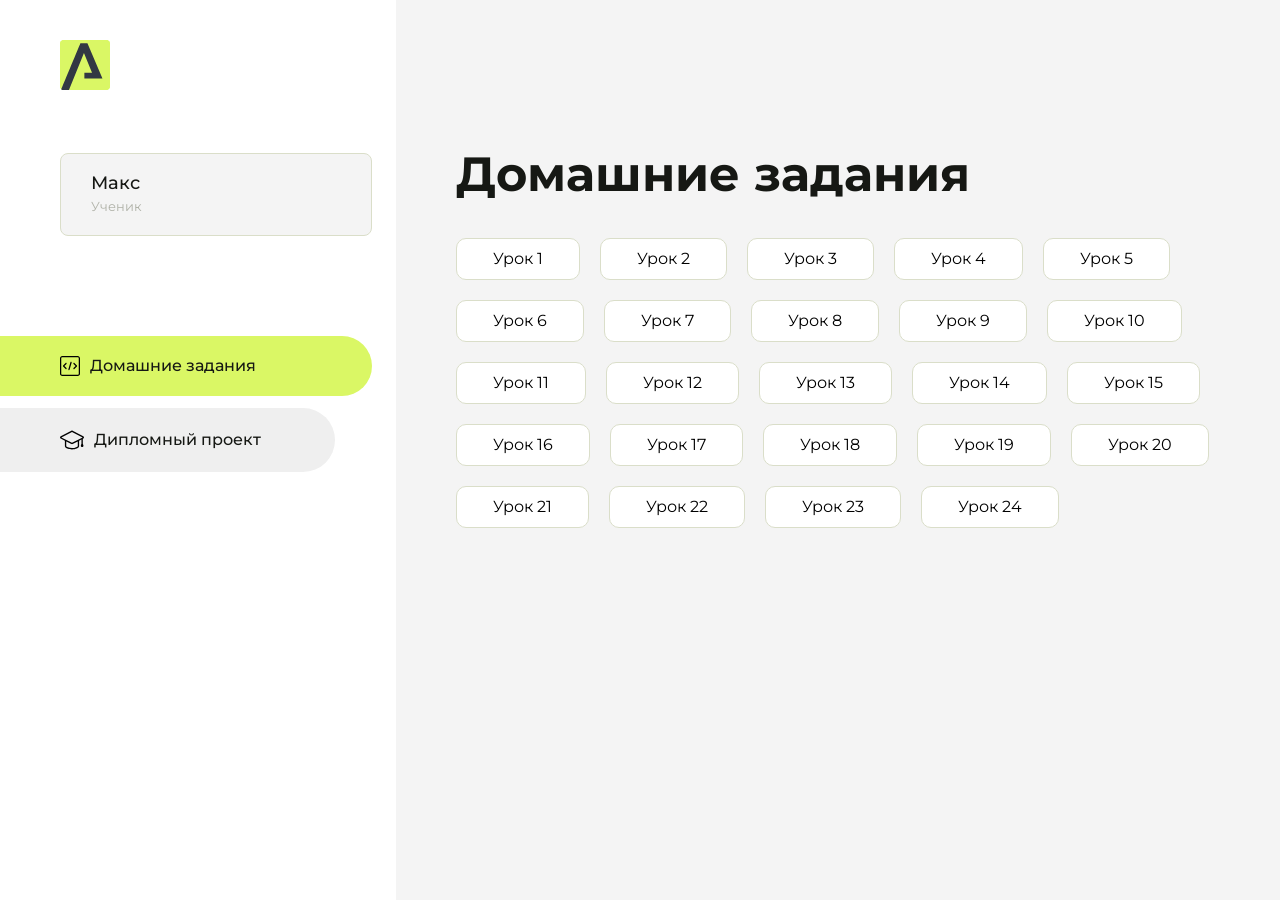
==== index.html @ 25cf385f "Update index.html" ====
<!DOCTYPE html>
<html lang="en">
<head>
    <meta charset="UTF-8">
    <meta name="viewport" content="width=device-width, initial-scale=1.0">
    <title>Домашняя работа</title>
    <link rel="shortcut icon" href="src/logo.ico" type="image/x-icon">
    <link rel="preconnect" href="https://fonts.googleapis.com">
    <link rel="preconnect" href="https://fonts.gstatic.com" crossorigin>
    <link href="https://fonts.googleapis.com/css2?family=Montserrat:wght@400;500;700&family=Rubik:wght@500&display=swap"
          rel="stylesheet">
    <link rel="stylesheet" href="src/style.css">
</head>
<body id="body">
<div class="overlay" id="overlay"></div>
<div class="layout">
    <div class="burger" id="burger">
        <svg viewBox="0 0 24 24" fill="none" xmlns="http://www.w3.org/2000/svg">
            <g id="SVGRepo_bgCarrier" stroke-width="0"></g>
            <g id="SVGRepo_tracerCarrier" stroke-linecap="round" stroke-linejoin="round"></g>
            <g id="SVGRepo_iconCarrier">
                <path d="M4 18L20 18" stroke="#DAF765" stroke-width="2" stroke-linecap="round"></path>
                <path d="M4 12L20 12" stroke="#DAF765" stroke-width="2" stroke-linecap="round"></path>
                <path d="M4 6L20 6" stroke="#DAF765" stroke-width="2" stroke-linecap="round"></path>
            </g>
        </svg>
    </div>
    <aside class="sidebar" id="sidebar">
        <div class="sidebar__inner">
            <div class="logo">
                <svg width="50" height="50" viewBox="0 0 50 50" fill="none" xmlns="http://www.w3.org/2000/svg">
                    <g clip-path="url(#clip0_513_74730)">
                        <path d="M46.17 -0.257004H3.83C1.57281 -0.257004 -0.257 1.57281 -0.257 3.83V46.17C-0.257 48.4272 1.57281 50.257 3.83 50.257H46.17C48.4272 50.257 50.257 48.4272 50.257 46.17V3.83C50.257 1.57281 48.4272 -0.257004 46.17 -0.257004Z"
                              fill="#DAF765"/>
                        <path d="M24.375 38.4H42.461L27.441 3.1585H20.4355C20.4355 3.1585 6.7895 35.881 1.1945 49.294C2.015 50.0275 3.0945 50.257 3.6945 50.257H8.8445L23.954 13.07L32.0465 32.8285H24.375V38.4Z"
                              fill="#323843"/>
                    </g>
                    <defs>
                        <clipPath id="clip0_513_74730">
                            <rect width="50" height="50" fill="white"/>
                        </clipPath>
                    </defs>
                </svg>
            </div>
            <div class="sidebar__user">
                <div class="sidebar__name">Макс</div>
                <div class="sidebar__text">Ученик</div>
            </div>
            <div class="sidebar__tabs">
                <div class="sidebar__item">
                    <button class="sidebar__button active" id="tasks">
                        <svg xmlns="http://www.w3.org/2000/svg" width="20" height="20" viewBox="0 0 20 20" fill="none">
                            <g clip-path="url(#clip0_704_74543)">
                                <path d="M17.7083 20H2.29167C1.0275 20 0 18.9725 0 17.7083V2.29167C0 1.0275 1.0275 0 2.29167 0H17.7083C18.9725 0 20 1.0275 20 2.29167V17.7083C20 18.9725 18.9725 20 17.7083 20ZM2.29167 1.25C1.7175 1.25 1.25 1.7175 1.25 2.29167V17.7083C1.25 18.2825 1.7175 18.75 2.29167 18.75H17.7083C18.2825 18.75 18.75 18.2825 18.75 17.7083V2.29167C18.75 1.7175 18.2825 1.25 17.7083 1.25H2.29167Z"
                                      fill="black"/>
                                <path d="M6.04167 13.125C5.88167 13.125 5.72167 13.0642 5.6 12.9417L3.1 10.4417C2.85583 10.1975 2.85583 9.80167 3.1 9.5575L5.6 7.0575C5.84417 6.81333 6.24 6.81333 6.48417 7.0575C6.72833 7.30167 6.72833 7.6975 6.48417 7.94167L4.42583 10L6.48417 12.0583C6.72833 12.3025 6.72833 12.6983 6.48417 12.9425C6.36167 13.0642 6.20167 13.125 6.04167 13.125Z"
                                      fill="black"/>
                                <path d="M8.95833 14.1667C8.9 14.1667 8.84 14.1583 8.78167 14.1417C8.45083 14.0442 8.26083 13.6967 8.35833 13.3658L10.4417 6.28251C10.5392 5.95084 10.8892 5.76417 11.2175 5.85917C11.5483 5.95667 11.7383 6.30417 11.6408 6.63501L9.5575 13.7183C9.47833 13.9908 9.22833 14.1667 8.95833 14.1667Z"
                                      fill="black"/>
                                <path d="M13.9583 13.125C13.7983 13.125 13.6383 13.0642 13.5167 12.9417C13.2725 12.6975 13.2725 12.3017 13.5167 12.0575L15.575 9.99916L13.5167 7.94083C13.2725 7.69666 13.2725 7.30083 13.5167 7.05666C13.7608 6.81249 14.1567 6.81249 14.4008 7.05666L16.9008 9.55666C17.145 9.80083 17.145 10.1967 16.9008 10.4408L14.4008 12.9408C14.2783 13.0642 14.1183 13.125 13.9583 13.125Z"
                                      fill="black"/>
                            </g>
                            <defs>
                                <clipPath id="clip0_704_74543">
                                    <rect width="20" height="20" fill="white"/>
                                </clipPath>
                            </defs>
                        </svg>
                        <span>Домашние задания</span></button>
                </div>
                <div class="sidebar__item">
                    <button class="sidebar__button" id="diplom">
                        <svg xmlns="http://www.w3.org/2000/svg" width="24" height="24" viewBox="0 0 24 24" fill="none">
                            <g clip-path="url(#clip0_704_74553)">
                                <path d="M23.2628 10.5971C23.7176 10.365 24 9.90375 24 9.39337C24 8.883 23.7176 8.42175 23.2628 8.18962L12.6135 2.75362C12.2291 2.55824 11.7705 2.55787 11.3854 2.75399L0.736875 8.19C0.282375 8.42175 0 8.883 0 9.39337C0 9.90375 0.282375 10.365 0.736875 10.5971L4.89038 12.7177V18.2074C4.89038 19.8154 8.412 21.393 12 21.393C15.5884 21.393 19.1096 19.815 19.1096 18.2074V12.7174L21.4609 11.517V15.8017L20.901 17.2305C20.7409 17.6389 20.7934 18.0994 21.0405 18.4616C21.2876 18.8246 21.6979 19.041 22.1366 19.041C22.5754 19.041 22.9852 18.8246 23.2324 18.462C23.4795 18.099 23.532 17.6385 23.3719 17.2301L22.8124 15.8021V10.827L23.2628 10.5971ZM17.7623 18.1721C17.6198 18.6375 15.3491 20.0419 12 20.0419C8.65088 20.0419 6.38025 18.6375 6.2415 18.2074V12.3037L6.23887 12.3019C6.23812 12.057 6.1065 11.8207 5.87325 11.7019L1.3515 9.39337L12 3.95737L22.6489 9.39337L12 14.8294L5.87325 11.7019C5.54063 11.5331 4.6695 11.6674 4.5 12C4.33012 12.3322 4.55813 12.5479 4.89038 12.7177L11.3857 16.0331C11.5781 16.1314 11.7889 16.1805 12 16.1805C12.2107 16.1805 12.4222 16.1314 12.6146 16.0331L17.7593 13.407L17.7623 18.1721Z"
                                      fill="black"/>
                            </g>
                            <defs>
                                <clipPath id="clip0_704_74553">
                                    <rect width="24" height="24" fill="white"/>
                                </clipPath>
                            </defs>
                        </svg>
                        <span>Дипломный проект</span></button>
                </div>
            </div>
        </div>

    </aside>
    <div class="content">
        <div class="container">
            <div class="content__block" id="tasksBlock">
                <div class="content__title">Домашние задания</div>
                <ul class="content__list">
                    <li class="content__list-item">
                        <a href="hello-arokenru/index.html">Урок 1</a>
                    </li>
                       <li class="content__list-item">
                        <a href="Homework2/index.html">Урок 2</a>
                    </li>
                       <li class="content__list-item">
                        <a href="Homework3/index.html">Урок 3</a>
                    </li>
                      <li class="content__list-item">
                        <a href="Homework4/index.html">Урок 4</a>
                    </li>
                      <li class="content__list-item">
                        <a href="Homework5/index.html">Урок 5</a>
                    </li>
                      <li class="content__list-item">
                        <a href="Homework6/index.html">Урок 6</a>
                    </li>
                      <li class="content__list-item">
                        <a href="Homework7/index.html">Урок 7</a>
                    </li>
                      <li class="content__list-item">
                        <a href="Homework8/index.html">Урок 8</a>
                    </li>
                      <li class="content__list-item">
                        <a href="Homework9/index.html">Урок 9</a>
                    </li>
                      <li class="content__list-item">
                        <a href="Homework10/index.html">Урок 10</a>
                    </li>
                      <li class="content__list-item">
                        <a href="Homework11/index.html">Урок 11</a>
                    </li>
                      <li class="content__list-item">
                        <a href="Homework12/index.html">Урок 12</a>
                    </li>
                      <li class="content__list-item">
                        <a href="Homework13/index.html">Урок 13</a>
                    </li>
                      <li class="content__list-item">
                        <a href="Homework14/index.html">Урок 14</a>
                    </li>
                      <li class="content__list-item">
                        <a href="Homework15/index.html">Урок 15</a>
                    </li>
                      <li class="content__list-item">
                        <a href="Homework16/index.html">Урок 16</a>
                    </li>
                      <li class="content__list-item">
                        <a href="Homework17/index.html">Урок 17</a>
                    </li>
                      <li class="content__list-item">
                        <a href="Homework18/index.html">Урок 18</a>
                    </li>
                      <li class="content__list-item">
                        <a href="Homework19/index.html">Урок 19</a>
                    </li>
                      <li class="content__list-item">
                        <a href="Homework20/index.html">Урок 20</a>
                    </li>
                      <li class="content__list-item">
                        <a href="Homework21/index.html">Урок 21</a>
                    </li>
                      <li class="content__list-item">
                        <a href="Homework22/index.html">Урок 22</a>
                    </li>
                    </li>
                      <li class="content__list-item">
                        <a href="Homework23/index.html">Урок 23</a>
                    </li>
                      <li class="content__list-item">
                        <a href="Homework24/index.html">Урок 24</a>
                    </li>
                </ul>
            </div>
            <div class="content__block hidden" id="diplomBlock">
                <div class="content__title">Дипломный проект</div>
                <div class="content__list-diplom">
                    <a href="diplom7/index.html">Проект</a>
                </div>
                <div class="content__decor">
                    <div class="content__decor-text">Давай проверим, чему ты научился!</div>
                    <div class="content__decor-img">
                        <img src="src/decor.png" alt="decor">
                    </div>
                </div>
            </div>
        </div>
    </div>
</div>
<script src="src/index.js"></script>
</body>
</html>
---- src/style.css ----
*{padding: 0;margin: 0;border: 0;}
*,*:before,*:after{-webkit-box-sizing: border-box;box-sizing: border-box;}
:focus,:active{outline: none;}
a:focus,a:active{outline: none;}
nav,footer,header,aside{display: block;}
html,body{
    height:100%;width:100%;
    font-size:100%;line-height:1;-ms-text-size-adjust:100%;-moz-text-size-adjust:100%;-webkit-text-size-adjust:100%;}
input,button,textarea{font-family:inherit;}
input::-ms-clear{display: none;}
button{cursor: pointer;}
button::-moz-focus-inner{padding:0;border:0;}
a,a:visited{text-decoration: none;}
a:hover{text-decoration: none;}
ul li{list-style: none;}
img{vertical-align: top;}
h1,h2,h3,h4,h5,h6{font-size:inherit;font-weight: inherit;}
a{color:inherit;}



body {
    font-family: "Montserrat",SansSerif;
    color: black;
}

body.overflow {
    overflow: hidden;
}



.layout {
    display: -webkit-box;
    display: -ms-flexbox;
    display: flex;
    min-height: 100vh;
}

.sidebar {
    padding: 40px 24px 40px 0;
    -ms-flex-negative: 0;
    flex-shrink: 0;
    background-color: white;
}



.content {
    -webkit-box-flex: 1;
    -ms-flex-positive: 1;
    flex-grow: 1;
    background-color: #F4F4F4;
}

.container {
    display: -webkit-box;
    display: -ms-flexbox;
    display: flex;
    -webkit-box-orient: vertical;
    -webkit-box-direction: normal;
    -ms-flex-direction: column;
    flex-direction: column;
    -webkit-box-pack: center;
    -ms-flex-pack: center;
    justify-content: center;
    -webkit-box-align: center;
    -ms-flex-align: center;
    align-items: center;
    padding: 150px 60px 80px 60px;
}


.logo {
    margin-left: 60px;
    margin-bottom: 60px;
}

.sidebar__user {
    background-color: #F4F4F4;
    padding: 20px 30px;
    margin-left: 60px;
    margin-bottom: 100px;
    border-radius: 8px;
    border: 1px solid #DADEC9;
}

.sidebar__name {
    color:#161814;
    font-size: 18px;
    font-weight: 500;
    margin-bottom: 6px;
}

.sidebar__text {
    color: #AFB1A7;
    font-size: 13px;
    font-weight: 400;
    line-height: 130%; /* 16.9px */
}

.sidebar__item {
    width: 372px;
}

.sidebar__button {
    display: -webkit-box;
    display: -ms-flexbox;
    display: flex;
    -webkit-box-align: center;
    -ms-flex-align: center;
    align-items: center;
    gap: 10px;
    padding: 20px 60px;
    margin-bottom: 12px;
    border-radius: 0px 100px 100px 0px;
    -webkit-transition: all .5s;
    -o-transition: all .5s;
    transition: all .5s;
    cursor: pointer;
    width: 90%;
    color:#161814;
    font-size: 16px;
    font-weight: 500;
}

.sidebar__button.active , .sidebar__button:hover {
    width: 100%;
    background-color: #DAF765;
}


.content__title {
    color: #161814;
    font-size: 48px;
    font-weight: 700;
    margin-bottom: 40px;
}

.content__list {
    display: -webkit-box;
    display: -ms-flexbox;
    display: flex;
    -webkit-box-align: center;
    -ms-flex-align: center;
    align-items: center;
    -ms-flex-wrap: wrap;
    flex-wrap: wrap;
    gap: 20px;
}



.content__list-item  {
    cursor: pointer;
    padding: 12px 18px;
    background-color: #fff;
    border-radius: 10px;
    border: 1px solid #DADEC9;
    -webkit-transition: all .3s;
    -o-transition: all .3s;
    transition: all .3s;
}

.content__list-item:hover,.content__list-diplom:hover {
    background-color: #AFB1A7;
}

li a {
    padding: 12px 18px;

}


.content__list-diplom {
    -webkit-transition: all .3s;
    -o-transition: all .3s;
    transition: all .3s;
    display: inline-block;
    padding: 12px 18px;
    background-color: #fff;
    border-radius: 10px;
    border: 1px solid #DADEC9;
}

.content__decor {
    display: -webkit-box;
    display: -ms-flexbox;
    display: flex;
    -webkit-box-align: center;
    -ms-flex-align: center;
    align-items: center;
}

.content__decor-text {
    color:#BEDD44;
    font-size: 36px;
    font-weight: 700;
    line-height: 110%; /* 39.6px */
}

.content__block {
    max-width: 1200px;
}

.content__block.hidden {
    display: none;
}

.content__decor-img img{
    width: 100%;
}

.burger {
    display: none;
    padding: 5px;
    position: fixed;
    top: 3%;
    right: 7%;
    width: 40px;
    height: 40px;
    background-color: #161814;
    border-radius: 50%;
    z-index: 10;
    border: 1px solid #DAF765;
}

@media (max-width: 768px) {
    .burger {
        display: block;
    }

    .sidebar {
        -webkit-transition: all .3s;
        -o-transition: all .3s;
        transition: all .3s;
        -webkit-transform: translateX(-100%);
        -ms-transform: translateX(-100%);
        transform: translateX(-100%);
        position: fixed;
        top: 0;
        left: 0;
        bottom: 0;
        z-index: 5;
    }

    .sidebar.show {
        -webkit-transform: translateX(0%);
        -ms-transform: translateX(0%);
        transform: translateX(0%);
    }

    .overlay {
        opacity: 0;
        pointer-events: none;
        -webkit-transition: all .3s;
        -o-transition: all .3s;
        transition: all .3s;
        position: absolute;
        top: 0;
        right: 0;
        left: 0;
        bottom: 0;
        z-index: 3;
        background-color: #000000e0;
    }

    .overlay.show {
        opacity: 1;
        pointer-events: all;
    }

    .container {
        padding: 40px 20px;
        min-height: 100%;
    }

    .content__decor {
        margin-top: 20px;
        -webkit-box-orient: vertical;
        -webkit-box-direction: normal;
        -ms-flex-direction: column;
        flex-direction: column;
    }
}

@media (max-width: 400px) {
    .sidebar__user {
        margin-left: 0;
    }
}
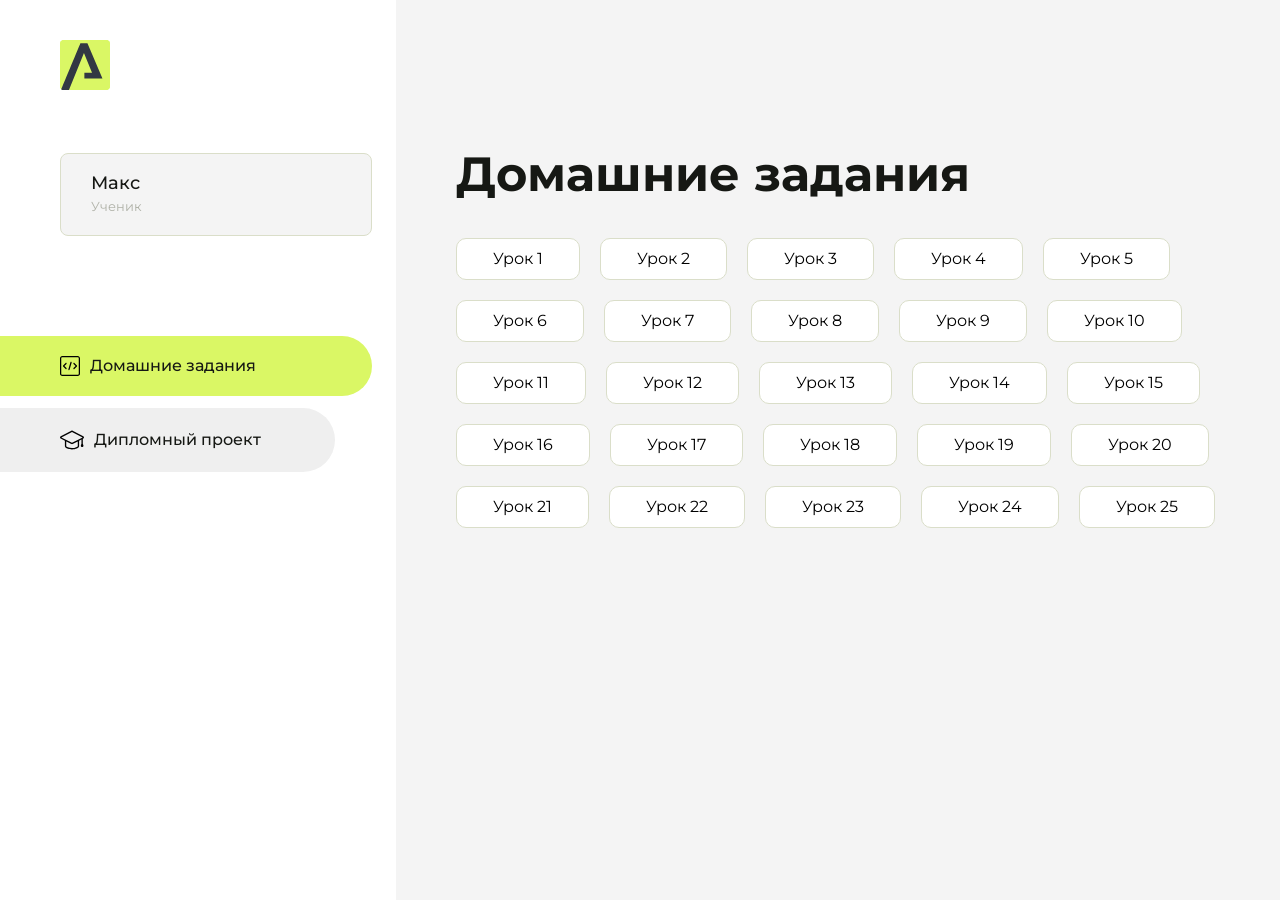
==== commit 88918f49: "Update index.html" ====
--- a/index.html
+++ b/index.html
@@ -165,6 +165,9 @@
                       <li class="content__list-item">
                         <a href="Homework24/index.html">Урок 24</a>
                     </li>
+                      <li class="content__list-item">
+                        <a href="Homework25/index.html">Урок 25</a>
+                    </li>
                 </ul>
             </div>
             <div class="content__block hidden" id="diplomBlock">
@@ -204,3 +207,4 @@
 
 
 
+
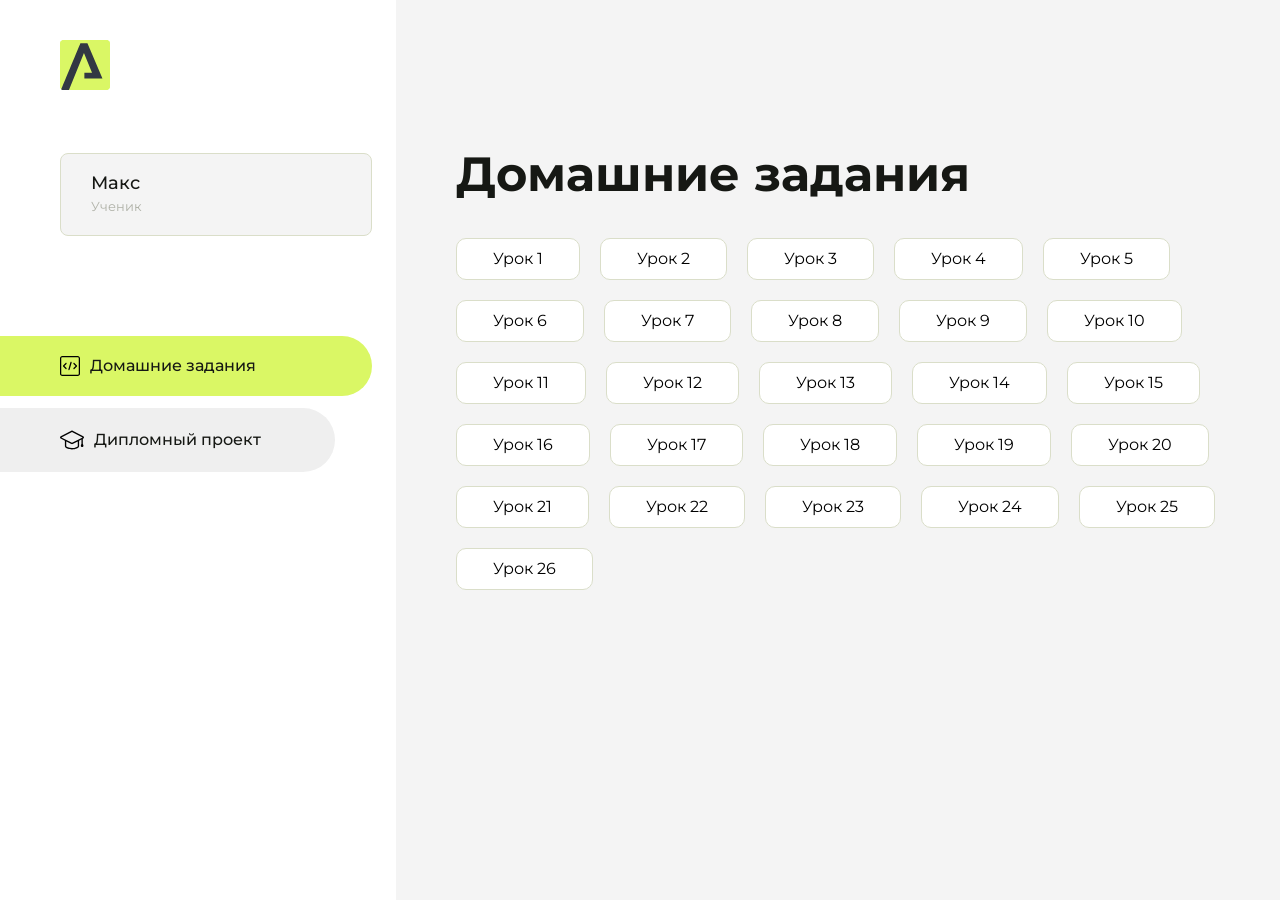
==== commit 86c45a90: "Update index.html" ====
--- a/index.html
+++ b/index.html
@@ -168,6 +168,9 @@
                       <li class="content__list-item">
                         <a href="Homework25/index.html">Урок 25</a>
                     </li>
+                      <li class="content__list-item">
+                        <a href="Homework26/index.html">Урок 26</a>
+                    </li>
                 </ul>
             </div>
             <div class="content__block hidden" id="diplomBlock">
@@ -208,3 +211,4 @@
 
 
 
+
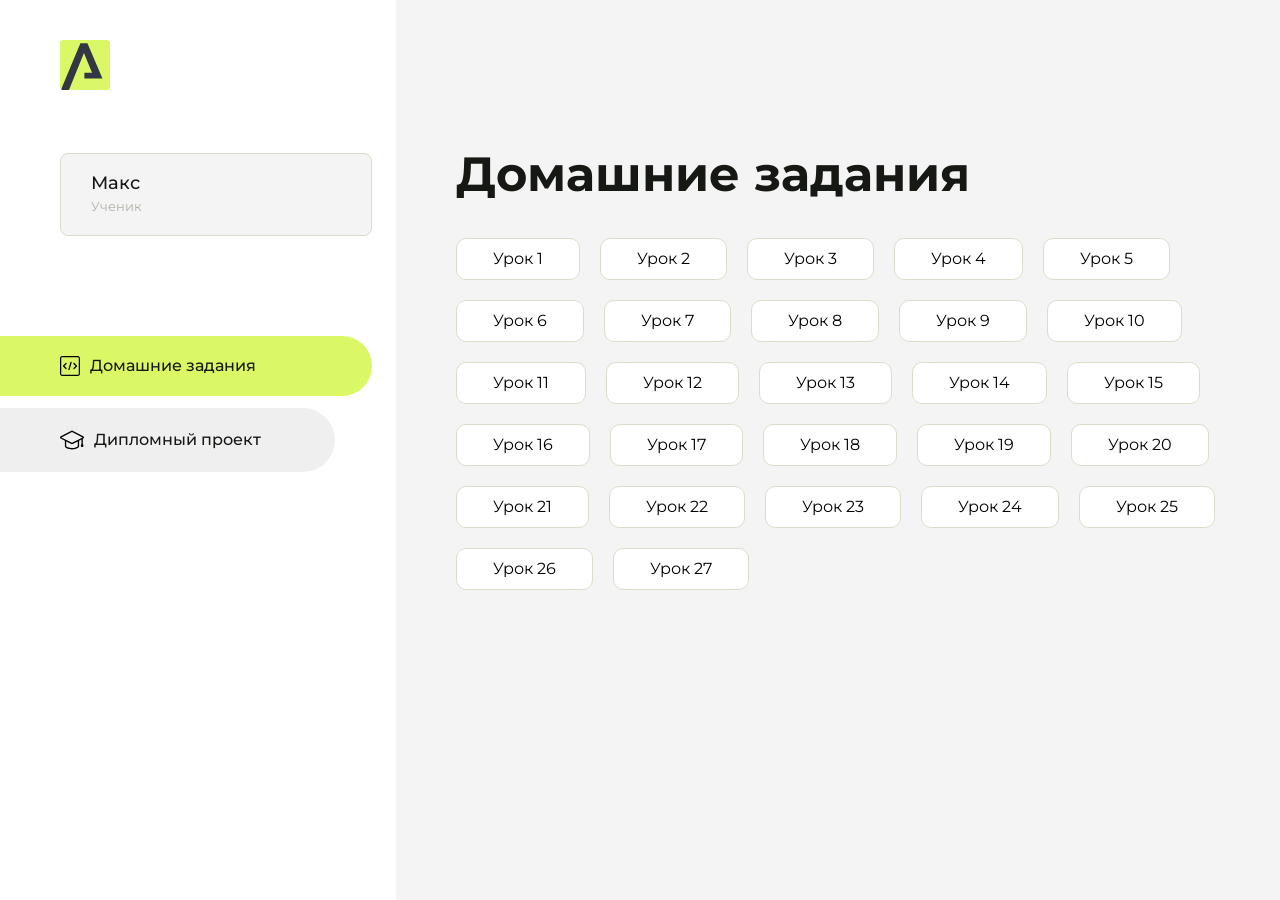
==== commit 2639f0a9: "Update index.html" ====
--- a/index.html
+++ b/index.html
@@ -171,6 +171,9 @@
                       <li class="content__list-item">
                         <a href="Homework26/index.html">Урок 26</a>
                     </li>
+                      <li class="content__list-item">
+                        <a href="Homework27/index.html">Урок 27</a>
+                    </li>
                 </ul>
             </div>
             <div class="content__block hidden" id="diplomBlock">
@@ -212,3 +215,4 @@
 
 
 
+
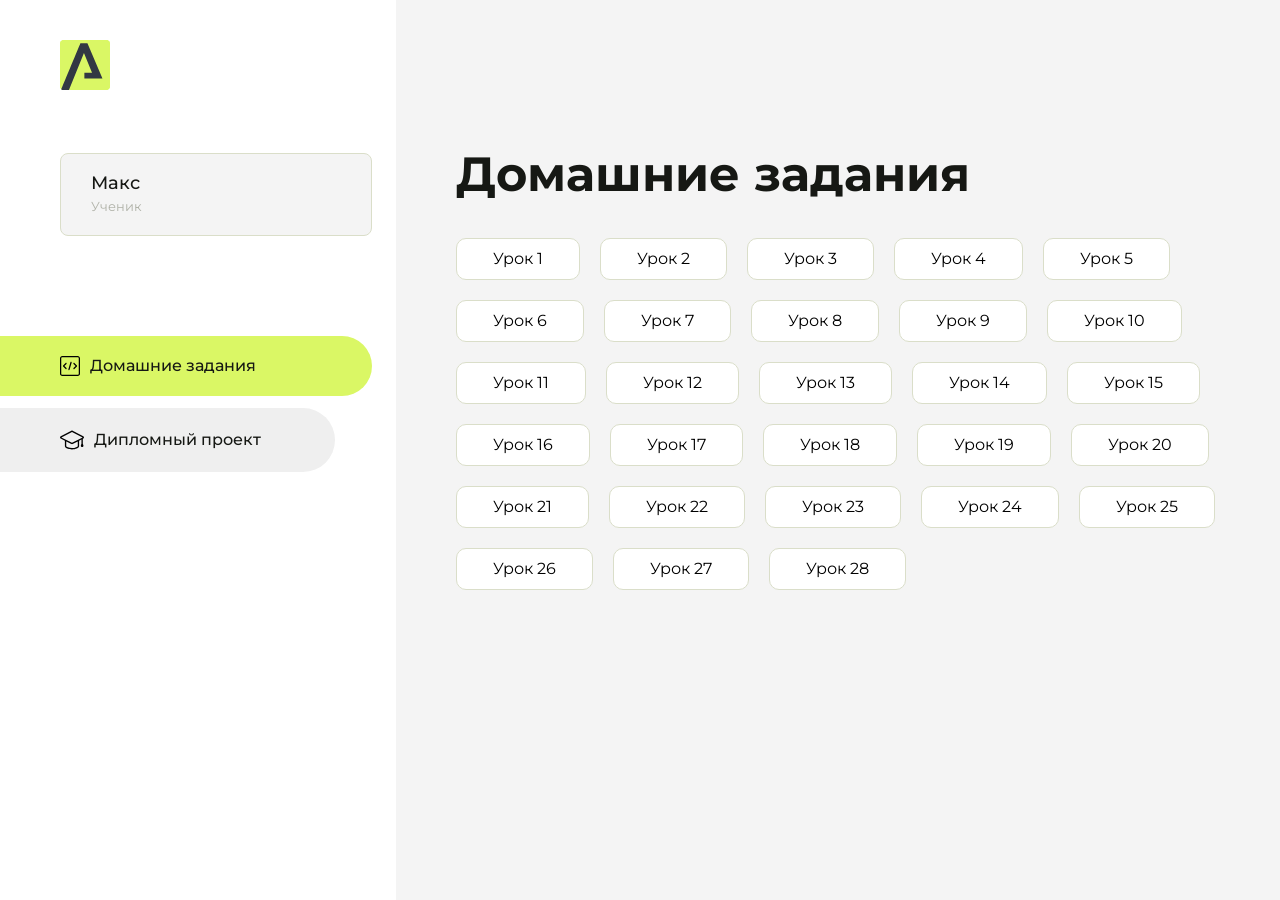
==== commit 930a2ca9: "Update index.html" ====
--- a/index.html
+++ b/index.html
@@ -174,6 +174,9 @@
                       <li class="content__list-item">
                         <a href="Homework27/index.html">Урок 27</a>
                     </li>
+                      <li class="content__list-item">
+                        <a href="Homework28/index.html">Урок 28</a>
+                    </li>
                 </ul>
             </div>
             <div class="content__block hidden" id="diplomBlock">
@@ -216,3 +219,4 @@
 
 
 
+
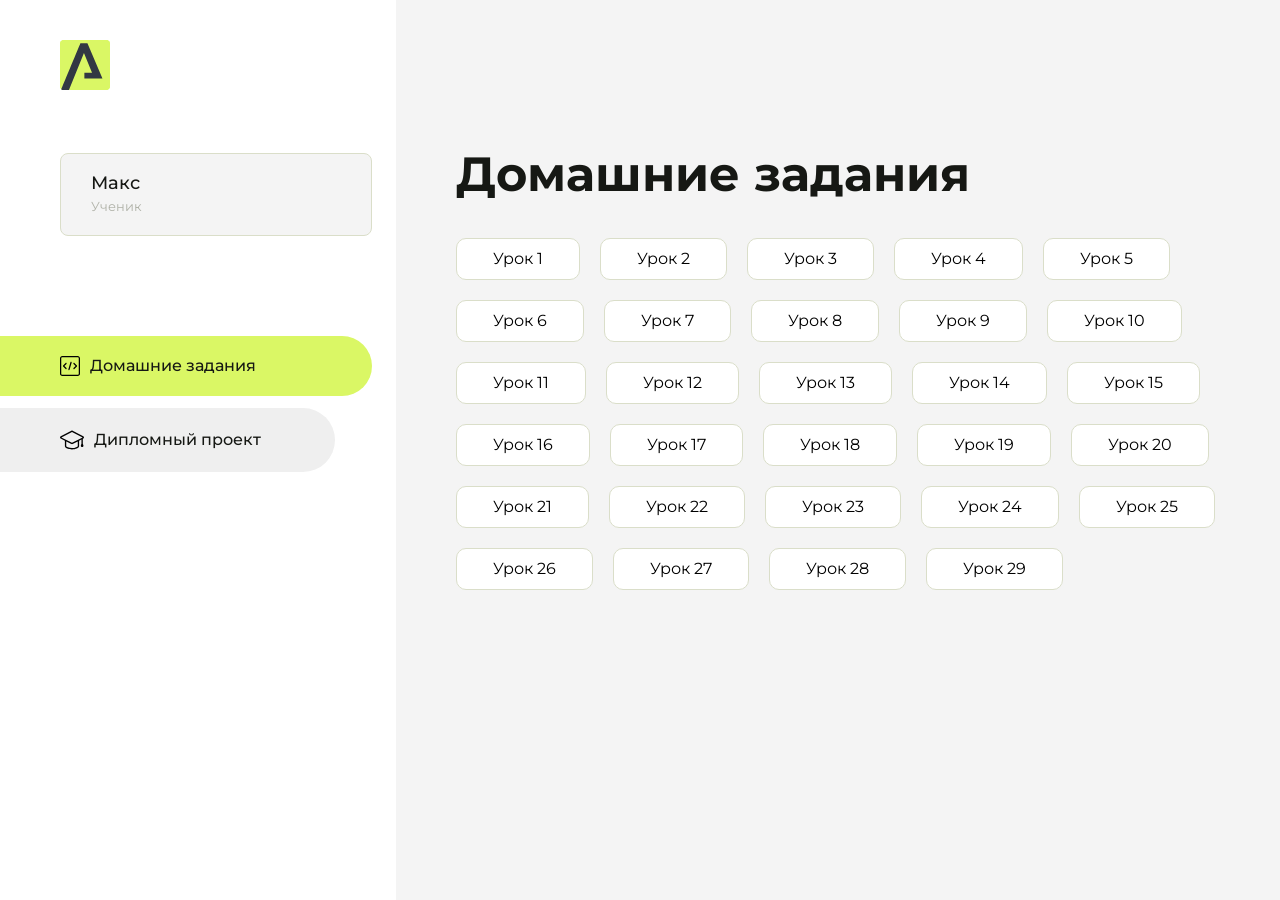
==== commit ac2454ee: "Update index.html" ====
--- a/index.html
+++ b/index.html
@@ -177,6 +177,9 @@
                       <li class="content__list-item">
                         <a href="Homework28/index.html">Урок 28</a>
                     </li>
+                      <li class="content__list-item">
+                        <a href="Homework29/index.html">Урок 29</a>
+                    </li>
                 </ul>
             </div>
             <div class="content__block hidden" id="diplomBlock">
@@ -220,3 +223,4 @@
 
 
 
+
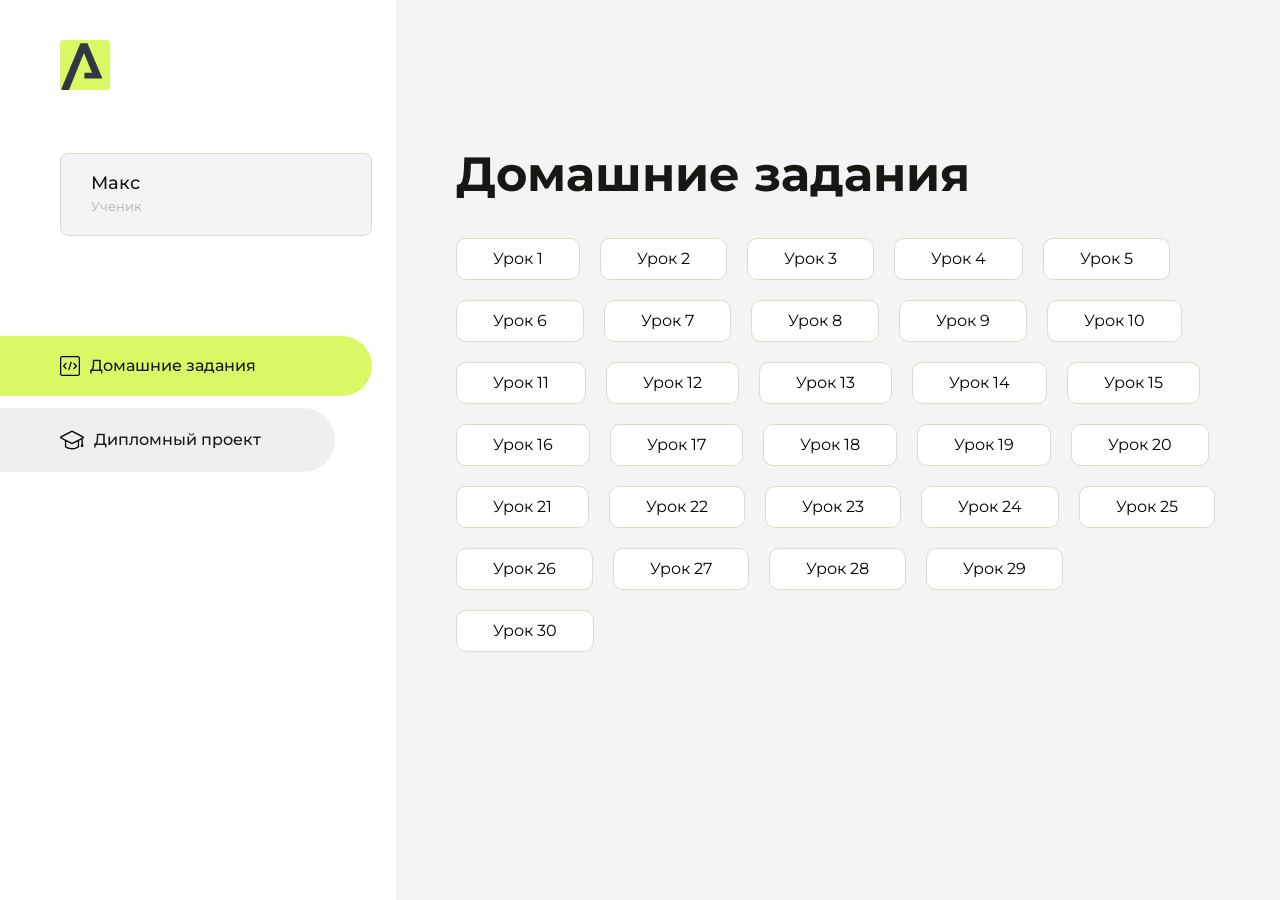
==== commit 9681b0e1: "Update index.html" ====
--- a/index.html
+++ b/index.html
@@ -180,6 +180,9 @@
                       <li class="content__list-item">
                         <a href="Homework29/index.html">Урок 29</a>
                     </li>
+                      <li class="content__list-item">
+                        <a href="Homework30/index.html">Урок 30</a>
+                    </li>
                 </ul>
             </div>
             <div class="content__block hidden" id="diplomBlock">
@@ -224,3 +227,4 @@
 
 
 
+
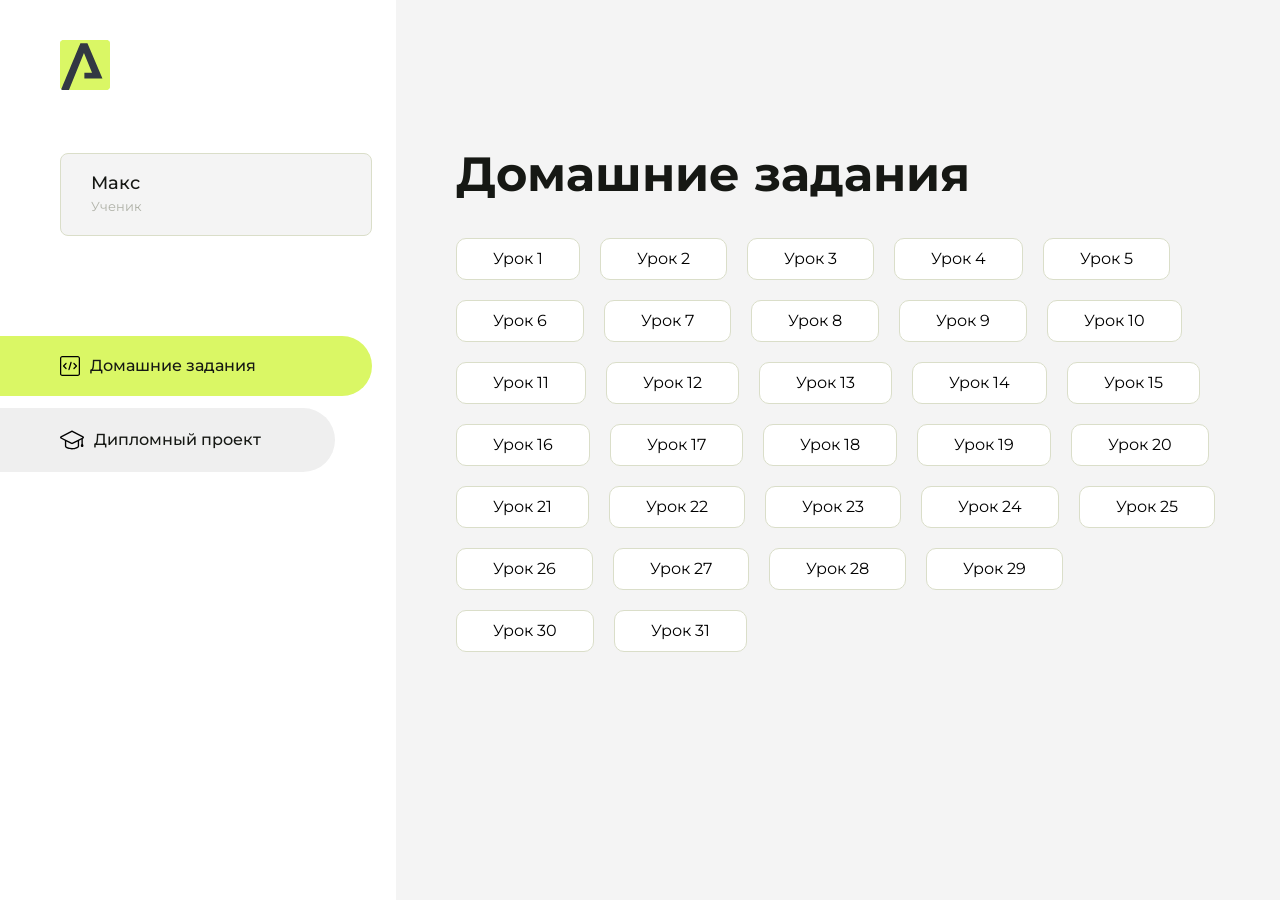
==== commit 5ceca598: "Update index.html" ====
--- a/index.html
+++ b/index.html
@@ -183,6 +183,9 @@
                       <li class="content__list-item">
                         <a href="Homework30/index.html">Урок 30</a>
                     </li>
+                      <li class="content__list-item">
+                        <a href="Homework31/index.html">Урок 31</a>
+                    </li>
                 </ul>
             </div>
             <div class="content__block hidden" id="diplomBlock">
@@ -228,3 +231,4 @@
 
 
 
+
